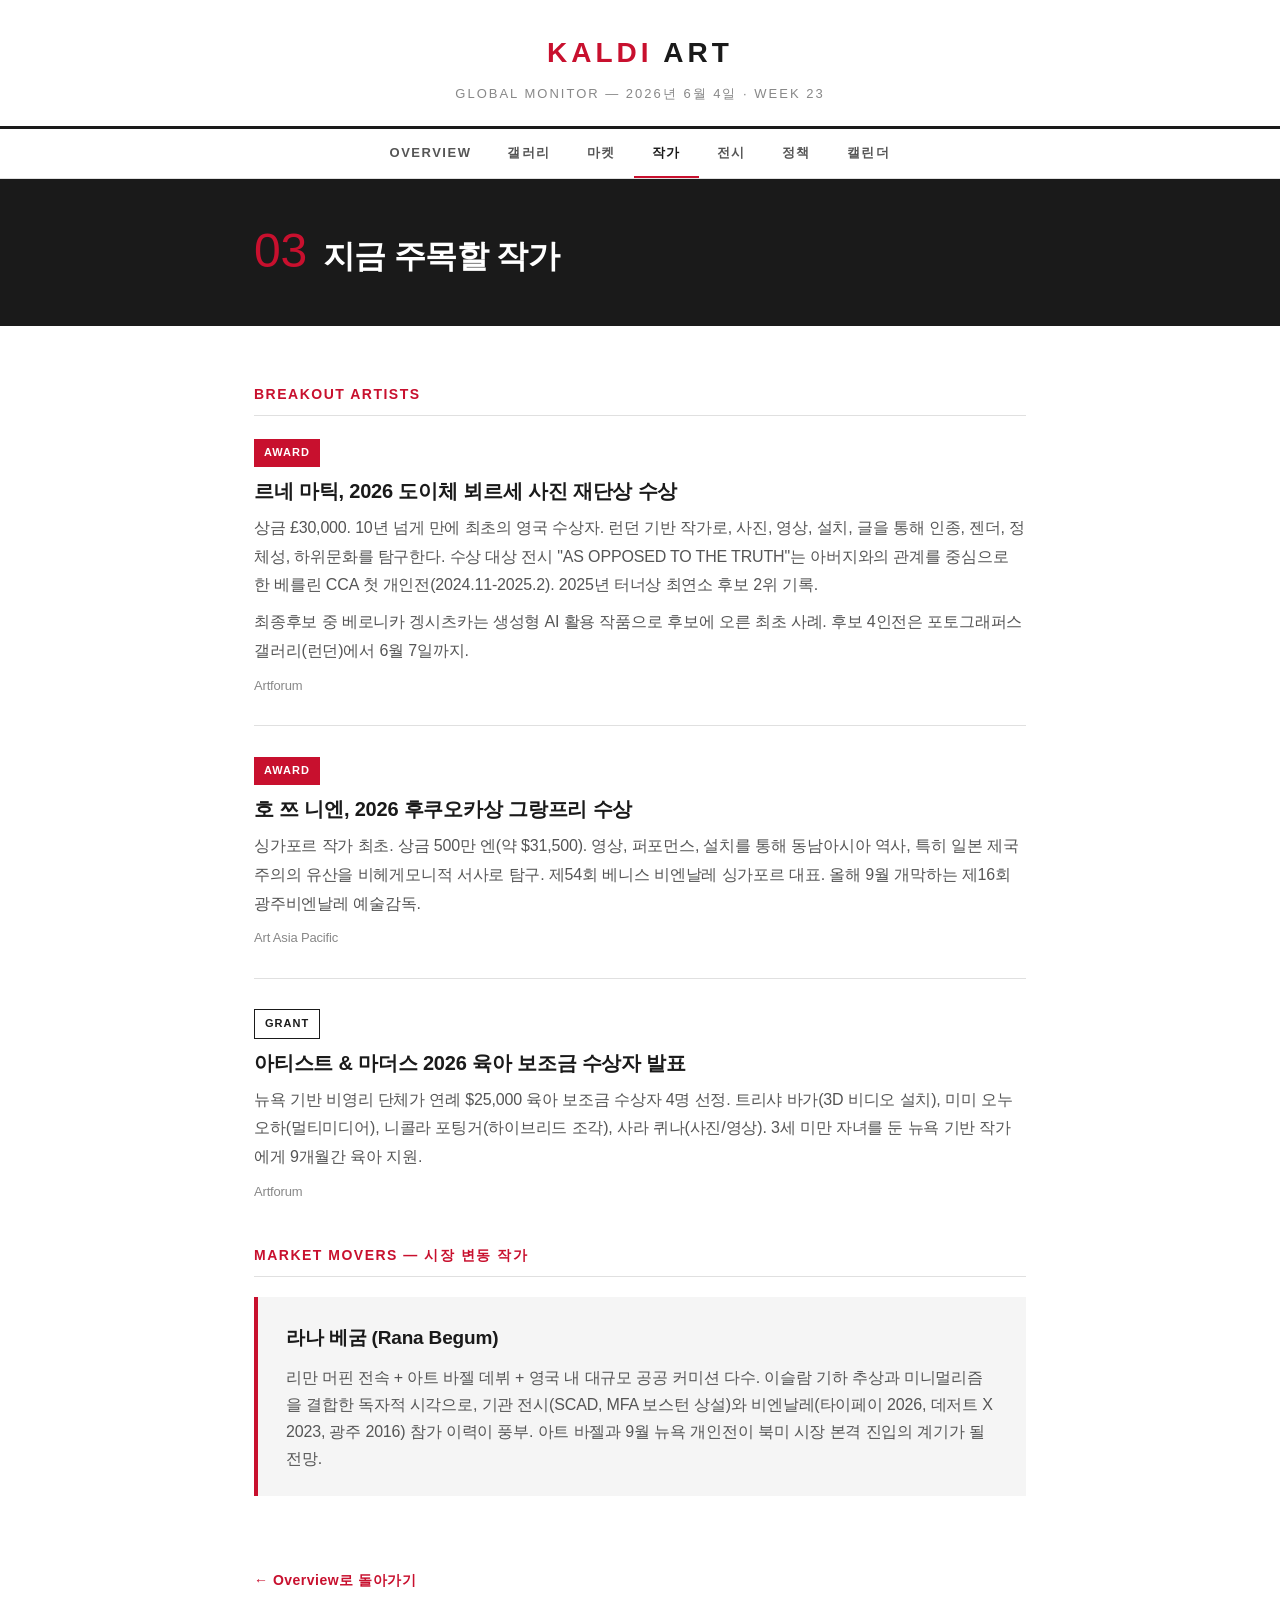
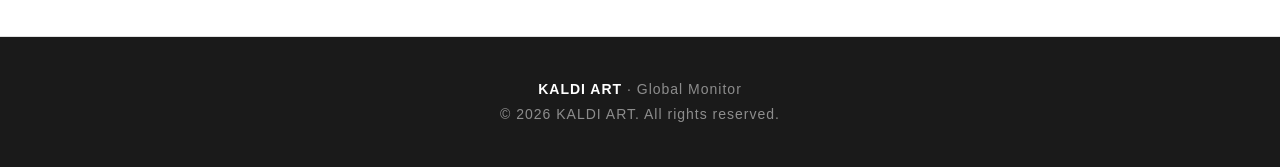
==== artists.html @ 4af5b6a6 "KALDI ART Global Monitor 2026.06.04 - initial publish Overview + 6 section pages (galleries, market," ====
<!DOCTYPE html>
<html lang="ko">
<head>
<meta charset="UTF-8">
<meta name="viewport" content="width=device-width, initial-scale=1.0">
<title>지금 주목할 작가 — KALDI ART Global Monitor</title>
<link rel="stylesheet" href="style.css">
</head>
<body>

<header class="masthead">
  <div class="masthead-inner">
    <h1><a href="index.html"><span>KALDI</span> ART</a></h1>
    <div class="masthead-meta">Global Monitor &mdash; 2026년 6월 4일 &middot; Week 23</div>
  </div>
</header>

<nav class="section-nav">
  <ul>
    <li><a href="index.html">Overview</a></li>
    <li><a href="galleries.html">갤러리</a></li>
    <li><a href="market.html">마켓</a></li>
    <li><a href="artists.html" class="active">작가</a></li>
    <li><a href="exhibitions.html">전시</a></li>
    <li><a href="policy.html">정책</a></li>
    <li><a href="calendar.html">캘린더</a></li>
  </ul>
</nav>

<div class="page-header">
  <div class="container">
    <div class="num">03</div>
    <h2>지금 주목할 작가</h2>
  </div>
</div>

<section class="section">
  <div class="container">

    <div class="subsection">
      <div class="subsection-title">Breakout Artists</div>

      <div class="article-card">
        <span class="tag red">Award</span>
        <h3>르네 마틱, 2026 도이체 뵈르세 사진 재단상 수상</h3>
        <p>상금 &pound;30,000. 10년 넘게 만에 최초의 영국 수상자. 런던 기반 작가로, 사진, 영상, 설치, 글을 통해 인종, 젠더, 정체성, 하위문화를 탐구한다. 수상 대상 전시 "AS OPPOSED TO THE TRUTH"는 아버지와의 관계를 중심으로 한 베를린 CCA 첫 개인전(2024.11-2025.2). 2025년 터너상 최연소 후보 2위 기록.</p>
        <p style="margin-top:8px;">최종후보 중 베로니카 겡시츠카는 생성형 AI 활용 작품으로 후보에 오른 최초 사례. 후보 4인전은 포토그래퍼스 갤러리(런던)에서 6월 7일까지.</p>
        <div class="source">Artforum</div>
      </div>

      <div class="article-card">
        <span class="tag red">Award</span>
        <h3>호 쯔 니엔, 2026 후쿠오카상 그랑프리 수상</h3>
        <p>싱가포르 작가 최초. 상금 500만 엔(약 $31,500). 영상, 퍼포먼스, 설치를 통해 동남아시아 역사, 특히 일본 제국주의의 유산을 비헤게모니적 서사로 탐구. 제54회 베니스 비엔날레 싱가포르 대표. 올해 9월 개막하는 제16회 광주비엔날레 예술감독.</p>
        <div class="source">Art Asia Pacific</div>
      </div>

      <div class="article-card">
        <span class="tag outline">Grant</span>
        <h3>아티스트 & 마더스 2026 육아 보조금 수상자 발표</h3>
        <p>뉴욕 기반 비영리 단체가 연례 $25,000 육아 보조금 수상자 4명 선정. 트리샤 바가(3D 비디오 설치), 미미 오누오하(멀티미디어), 니콜라 포팅거(하이브리드 조각), 사라 퀴나(사진/영상). 3세 미만 자녀를 둔 뉴욕 기반 작가에게 9개월간 육아 지원.</p>
        <div class="source">Artforum</div>
      </div>
    </div>

    <div class="subsection">
      <div class="subsection-title">Market Movers &mdash; 시장 변동 작가</div>

      <div class="highlight-box">
        <h3>라나 베굼 (Rana Begum)</h3>
        <p>리만 머핀 전속 + 아트 바젤 데뷔 + 영국 내 대규모 공공 커미션 다수. 이슬람 기하 추상과 미니멀리즘을 결합한 독자적 시각으로, 기관 전시(SCAD, MFA 보스턴 상설)와 비엔날레(타이페이 2026, 데저트 X 2023, 광주 2016) 참가 이력이 풍부. 아트 바젤과 9월 뉴욕 개인전이 북미 시장 본격 진입의 계기가 될 전망.</p>
      </div>
    </div>

    <a href="index.html" class="back-link">&larr; Overview로 돌아가기</a>
  </div>
</section>

<footer class="footer">
  <div class="container">
    <strong>KALDI ART</strong> &middot; Global Monitor<br>
    &copy; 2026 KALDI ART. All rights reserved.
  </div>
</footer>

</body>
</html>
---- style.css ----
:root {
  --black: #1a1a1a;
  --white: #ffffff;
  --off-white: #f5f5f5;
  --warm-gray: #e0e0e0;
  --mid-gray: #888;
  --dark-gray: #555;
  --accent: #c8102e;
  --font: -apple-system, BlinkMacSystemFont, 'Apple SD Gothic Neo', 'Malgun Gothic', 'Noto Sans KR', 'Segoe UI', sans-serif;
}

* { margin: 0; padding: 0; box-sizing: border-box; }

body {
  font-family: var(--font);
  background: var(--white);
  color: var(--black);
  line-height: 1.8;
  font-size: 17px;
  font-weight: 400;
  -webkit-font-smoothing: antialiased;
  letter-spacing: -0.01em;
}

/* ── Masthead ── */
.masthead {
  border-bottom: 3px solid var(--black);
  padding: 28px 0 20px;
  text-align: center;
  background: var(--white);
}
.masthead-inner {
  max-width: 1100px;
  margin: 0 auto;
  padding: 0 24px;
}
.masthead h1 {
  font-size: 28px;
  font-weight: 800;
  letter-spacing: 4px;
  text-transform: uppercase;
  margin-bottom: 4px;
}
.masthead h1 a {
  color: var(--black);
  text-decoration: none;
}
.masthead h1 span { color: var(--accent); }
.masthead-meta {
  font-size: 13px;
  color: var(--mid-gray);
  letter-spacing: 2px;
  text-transform: uppercase;
  font-weight: 500;
}

/* ── Nav ── */
.section-nav {
  border-bottom: 1px solid var(--warm-gray);
  background: var(--white);
  position: sticky;
  top: 0;
  z-index: 100;
  overflow-x: auto;
  -webkit-overflow-scrolling: touch;
}
.section-nav ul {
  list-style: none;
  display: flex;
  justify-content: center;
  gap: 0;
  max-width: 1100px;
  margin: 0 auto;
  padding: 0 24px;
  white-space: nowrap;
}
.section-nav li a {
  display: block;
  padding: 12px 18px;
  font-size: 13px;
  font-weight: 600;
  letter-spacing: 1.5px;
  text-transform: uppercase;
  color: var(--dark-gray);
  text-decoration: none;
  transition: color 0.2s, border-color 0.2s;
  border-bottom: 2px solid transparent;
}
.section-nav li a:hover,
.section-nav li a.active {
  color: var(--black);
  border-bottom-color: var(--accent);
}

/* ── Layout ── */
.container {
  max-width: 820px;
  margin: 0 auto;
  padding: 0 24px;
}

/* ── Hero ── */
.hero {
  background: var(--black);
  color: var(--white);
  padding: 64px 0 56px;
  text-align: center;
}
.hero .edition-badge {
  display: inline-block;
  border: 1px solid rgba(255,255,255,0.3);
  padding: 4px 16px;
  font-size: 13px;
  letter-spacing: 2px;
  text-transform: uppercase;
  font-weight: 500;
  margin-bottom: 24px;
  color: rgba(255,255,255,0.7);
}
.hero h2 {
  font-size: 36px;
  font-weight: 700;
  line-height: 1.4;
  margin-bottom: 16px;
  max-width: 650px;
  margin-left: auto;
  margin-right: auto;
  letter-spacing: -0.02em;
}
.hero p {
  font-size: 17px;
  color: rgba(255,255,255,0.6);
  max-width: 550px;
  margin: 0 auto;
  line-height: 1.6;
}

/* ── Section Page Header ── */
.page-header {
  background: var(--black);
  color: var(--white);
  padding: 48px 0 40px;
}
.page-header .container {
  display: flex;
  align-items: baseline;
  gap: 16px;
}
.page-header .num {
  font-size: 48px;
  font-weight: 300;
  color: var(--accent);
  line-height: 1;
}
.page-header h2 {
  font-size: 32px;
  font-weight: 700;
  letter-spacing: -0.02em;
}

/* ── Section ── */
.section {
  padding: 56px 0 40px;
  border-bottom: 1px solid var(--warm-gray);
}
.section:last-child { border-bottom: none; }

.section-header {
  display: flex;
  align-items: baseline;
  gap: 16px;
  margin-bottom: 36px;
  border-bottom: 2px solid var(--black);
  padding-bottom: 12px;
}
.section-number {
  font-size: 36px;
  font-weight: 300;
  color: var(--accent);
  line-height: 1;
}
.section-title {
  font-size: 26px;
  font-weight: 700;
  letter-spacing: -0.02em;
}

/* ── Subsection ── */
.subsection {
  margin-bottom: 40px;
}
.subsection-title {
  font-size: 14px;
  font-weight: 600;
  letter-spacing: 1.5px;
  text-transform: uppercase;
  color: var(--accent);
  margin-bottom: 20px;
  padding-bottom: 8px;
  border-bottom: 1px solid var(--warm-gray);
}

/* ── Article Cards ── */
.article-card {
  margin-bottom: 28px;
  padding-bottom: 28px;
  border-bottom: 1px solid var(--warm-gray);
}
.article-card:last-child {
  border-bottom: none;
  padding-bottom: 0;
}
.article-card h3 {
  font-size: 20px;
  font-weight: 700;
  line-height: 1.45;
  margin-bottom: 8px;
  letter-spacing: -0.01em;
}
.article-card h3 .arrow { color: var(--accent); margin-left: 4px; }
.article-card .tag {
  display: inline-block;
  background: var(--black);
  color: var(--white);
  font-size: 11px;
  font-weight: 600;
  letter-spacing: 1px;
  text-transform: uppercase;
  padding: 4px 10px;
  margin-bottom: 10px;
  margin-right: 6px;
}
.article-card .tag.red { background: var(--accent); }
.article-card .tag.outline {
  background: transparent;
  color: var(--black);
  border: 1px solid var(--black);
}
.article-card p {
  font-size: 16px;
  color: var(--dark-gray);
  line-height: 1.8;
  font-weight: 400;
}
.article-card .source {
  margin-top: 8px;
  font-size: 13px;
  color: var(--mid-gray);
}
.article-card .source a {
  color: var(--mid-gray);
  text-decoration: none;
  border-bottom: 1px solid var(--warm-gray);
  transition: color 0.2s;
}
.article-card .source a:hover { color: var(--accent); }

/* ── Highlight Box ── */
.highlight-box {
  background: var(--off-white);
  border-left: 4px solid var(--accent);
  padding: 24px 28px;
  margin-bottom: 32px;
}
.highlight-box h3 {
  font-size: 19px;
  font-weight: 700;
  margin-bottom: 8px;
}
.highlight-box p {
  font-size: 16px;
  color: var(--dark-gray);
  line-height: 1.7;
}

/* ── Two-col grid ── */
.grid-2 {
  display: grid;
  grid-template-columns: 1fr 1fr;
  gap: 32px;
}

/* ── Overview Cards ── */
.overview-grid {
  display: grid;
  grid-template-columns: 1fr 1fr;
  gap: 24px;
  padding: 48px 0 56px;
}
.overview-card {
  display: block;
  background: var(--white);
  border: 1px solid var(--warm-gray);
  padding: 32px 28px;
  text-decoration: none;
  color: var(--black);
  transition: border-color 0.2s, box-shadow 0.2s;
}
.overview-card:hover {
  border-color: var(--accent);
  box-shadow: 0 4px 20px rgba(0,0,0,0.06);
}
.overview-card .card-num {
  font-size: 32px;
  font-weight: 300;
  color: var(--accent);
  margin-bottom: 8px;
}
.overview-card h3 {
  font-size: 20px;
  font-weight: 700;
  margin-bottom: 12px;
}
.overview-card p {
  font-size: 15px;
  color: var(--dark-gray);
  line-height: 1.7;
}
.overview-card .card-count {
  margin-top: 16px;
  font-size: 13px;
  font-weight: 600;
  color: var(--accent);
  text-transform: uppercase;
  letter-spacing: 1px;
}

/* ── Calendar Table ── */
.calendar-table {
  width: 100%;
  border-collapse: collapse;
  font-size: 15px;
  margin-top: 8px;
}
.calendar-table thead th {
  text-align: left;
  font-weight: 600;
  font-size: 13px;
  letter-spacing: 1px;
  text-transform: uppercase;
  padding: 10px 12px;
  border-bottom: 2px solid var(--black);
  color: var(--dark-gray);
}
.calendar-table tbody td {
  padding: 12px 12px;
  border-bottom: 1px solid var(--warm-gray);
  vertical-align: top;
}
.calendar-table tbody tr:hover { background: var(--off-white); }
.calendar-table .date-col {
  font-weight: 600;
  white-space: nowrap;
  width: 90px;
}
.calendar-table .event-col { font-weight: 500; }
.calendar-table .event-col strong { color: var(--accent); }
.calendar-table .loc-col { color: var(--mid-gray); white-space: nowrap; }
.calendar-table .note-col { color: var(--mid-gray); font-size: 14px; }

/* ── Outlook Cards ── */
.outlook-grid {
  display: grid;
  grid-template-columns: 1fr 1fr;
  gap: 20px;
  margin-top: 24px;
}
.outlook-card {
  background: var(--off-white);
  padding: 20px 24px;
  border-top: 3px solid var(--black);
}
.outlook-card h4 {
  font-size: 16px;
  font-weight: 600;
  letter-spacing: 0.5px;
  margin-bottom: 8px;
}
.outlook-card p {
  font-size: 15px;
  color: var(--dark-gray);
  line-height: 1.65;
}

/* ── Footer ── */
.footer {
  background: var(--black);
  color: rgba(255,255,255,0.5);
  padding: 40px 0;
  text-align: center;
  font-size: 14px;
  letter-spacing: 1px;
  line-height: 1.8;
}
.footer strong {
  color: var(--white);
  font-weight: 600;
}

/* ── Breakout banner ── */
.breakout-banner {
  background: var(--accent);
  color: var(--white);
  padding: 16px 0;
  text-align: center;
  font-size: 16px;
  font-weight: 500;
  letter-spacing: 1px;
}
.breakout-banner strong { font-weight: 700; }

/* ── Controversy ── */
.controversy {
  border: 2px solid var(--accent);
  padding: 24px 28px;
  margin-top: 20px;
  background: #fef8f8;
}
.controversy h4 {
  color: var(--accent);
  font-size: 14px;
  font-weight: 600;
  letter-spacing: 1px;
  text-transform: uppercase;
  margin-bottom: 10px;
}
.controversy p {
  font-size: 16px;
  color: var(--dark-gray);
  line-height: 1.7;
}

/* ── Back link ── */
.back-link {
  display: inline-block;
  margin: 32px 0 0;
  font-size: 14px;
  font-weight: 600;
  color: var(--accent);
  text-decoration: none;
  letter-spacing: 0.5px;
}
.back-link:hover { text-decoration: underline; }

/* ── Responsive ── */
@media (max-width: 768px) {
  .masthead h1 { font-size: 18px; letter-spacing: 2px; }
  .hero h2 { font-size: 22px; }
  .hero { padding: 40px 0 36px; }
  .page-header { padding: 32px 0 28px; }
  .page-header .num { font-size: 36px; }
  .page-header h2 { font-size: 24px; }
  .section { padding: 40px 0 32px; }
  .section-number { font-size: 28px; }
  .section-title { font-size: 18px; }
  .grid-2, .outlook-grid, .overview-grid { grid-template-columns: 1fr; }
  .section-nav ul { justify-content: flex-start; }
  .section-nav li a { padding: 10px 12px; font-size: 11px; }
  .calendar-table { font-size: 13px; }
  .calendar-table thead th, .calendar-table tbody td { padding: 8px 6px; }
}
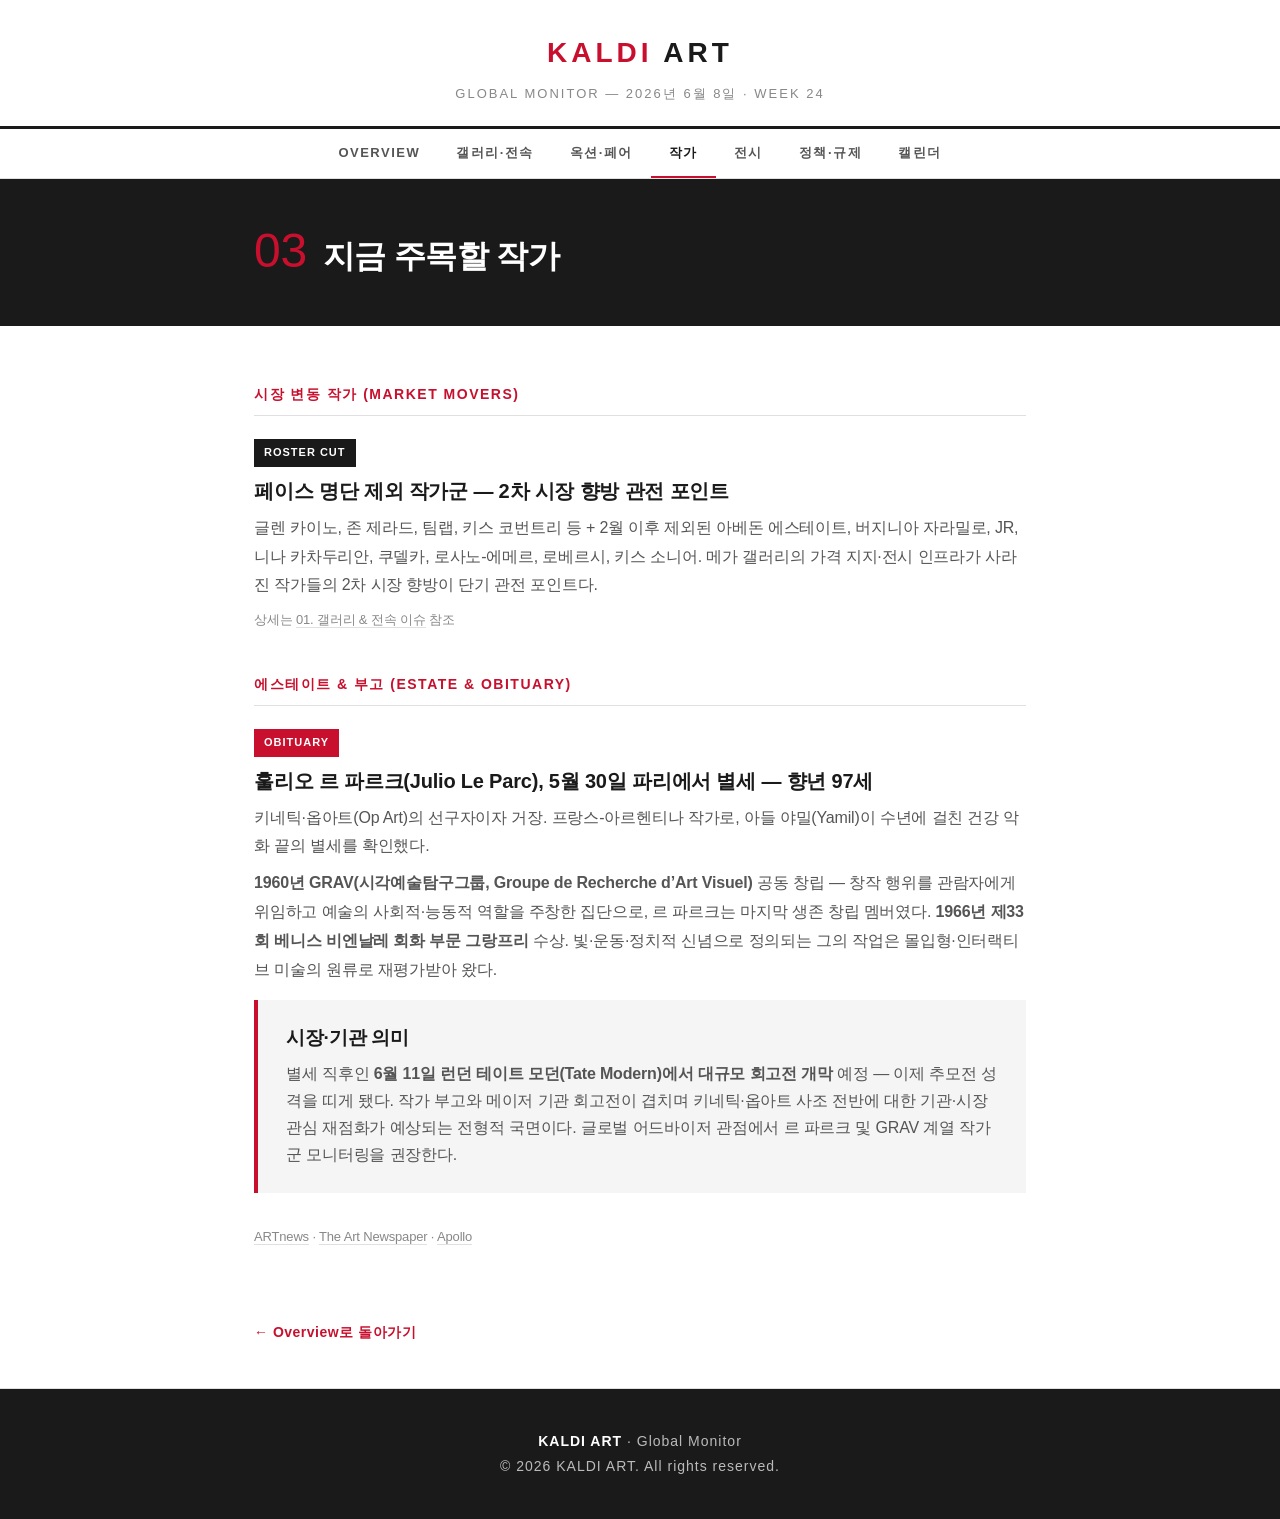
==== commit 02f20145: "2026.06.08 edition (Week 24): Pace mega-gallery cuts, Glimcher $50M Pollock fails, Le Parc obituary " ====
--- a/artists.html
+++ b/artists.html
@@ -2,30 +2,17 @@
 <html lang="ko">
 <head>
 <meta charset="UTF-8">
-<meta name="viewport" content="width=device-width, initial-scale=1.0">
-<title>지금 주목할 작가 — KALDI ART Global Monitor</title>
+<meta name="viewport" content="width=device-width, initial-scale=1.0, viewport-fit=cover">
+<meta name="theme-color" content="#1a1a1a">
+<meta name="apple-mobile-web-app-capable" content="yes">
+<meta name="apple-mobile-web-app-status-bar-style" content="black-translucent">
+<title>주목할 작가 — KALDI ART Global Monitor</title>
 <link rel="stylesheet" href="style.css">
 </head>
 <body>
 
-<header class="masthead">
-  <div class="masthead-inner">
-    <h1><a href="index.html"><span>KALDI</span> ART</a></h1>
-    <div class="masthead-meta">Global Monitor &mdash; 2026년 6월 4일 &middot; Week 23</div>
-  </div>
-</header>
-
-<nav class="section-nav">
-  <ul>
-    <li><a href="index.html">Overview</a></li>
-    <li><a href="galleries.html">갤러리</a></li>
-    <li><a href="market.html">마켓</a></li>
-    <li><a href="artists.html" class="active">작가</a></li>
-    <li><a href="exhibitions.html">전시</a></li>
-    <li><a href="policy.html">정책</a></li>
-    <li><a href="calendar.html">캘린더</a></li>
-  </ul>
-</nav>
+<header id="masthead" class="masthead"></header>
+<nav id="nav" class="section-nav"></nav>
 
 <div class="page-header">
   <div class="container">
@@ -38,37 +25,29 @@
   <div class="container">
 
     <div class="subsection">
-      <div class="subsection-title">Breakout Artists</div>
+      <div class="subsection-title">시장 변동 작가 (Market Movers)</div>
 
       <div class="article-card">
-        <span class="tag red">Award</span>
-        <h3>르네 마틱, 2026 도이체 뵈르세 사진 재단상 수상</h3>
-        <p>상금 &pound;30,000. 10년 넘게 만에 최초의 영국 수상자. 런던 기반 작가로, 사진, 영상, 설치, 글을 통해 인종, 젠더, 정체성, 하위문화를 탐구한다. 수상 대상 전시 "AS OPPOSED TO THE TRUTH"는 아버지와의 관계를 중심으로 한 베를린 CCA 첫 개인전(2024.11-2025.2). 2025년 터너상 최연소 후보 2위 기록.</p>
-        <p style="margin-top:8px;">최종후보 중 베로니카 겡시츠카는 생성형 AI 활용 작품으로 후보에 오른 최초 사례. 후보 4인전은 포토그래퍼스 갤러리(런던)에서 6월 7일까지.</p>
-        <div class="source">Artforum</div>
-      </div>
-
-      <div class="article-card">
-        <span class="tag red">Award</span>
-        <h3>호 쯔 니엔, 2026 후쿠오카상 그랑프리 수상</h3>
-        <p>싱가포르 작가 최초. 상금 500만 엔(약 $31,500). 영상, 퍼포먼스, 설치를 통해 동남아시아 역사, 특히 일본 제국주의의 유산을 비헤게모니적 서사로 탐구. 제54회 베니스 비엔날레 싱가포르 대표. 올해 9월 개막하는 제16회 광주비엔날레 예술감독.</p>
-        <div class="source">Art Asia Pacific</div>
-      </div>
-
-      <div class="article-card">
-        <span class="tag outline">Grant</span>
-        <h3>아티스트 & 마더스 2026 육아 보조금 수상자 발표</h3>
-        <p>뉴욕 기반 비영리 단체가 연례 $25,000 육아 보조금 수상자 4명 선정. 트리샤 바가(3D 비디오 설치), 미미 오누오하(멀티미디어), 니콜라 포팅거(하이브리드 조각), 사라 퀴나(사진/영상). 3세 미만 자녀를 둔 뉴욕 기반 작가에게 9개월간 육아 지원.</p>
-        <div class="source">Artforum</div>
+        <span class="tag">Roster Cut</span>
+        <h3>페이스 명단 제외 작가군 &mdash; 2차 시장 향방 관전 포인트</h3>
+        <p>글렌 카이노, 존 제라드, 팀랩, 키스 코번트리 등 + 2월 이후 제외된 아베돈 에스테이트, 버지니아 자라밀로, JR, 니나 카차두리안, 쿠델카, 로사노-에메르, 로베르시, 키스 소니어. 메가 갤러리의 가격 지지·전시 인프라가 사라진 작가들의 2차 시장 향방이 단기 관전 포인트다.</p>
+        <div class="source">상세는 <a href="gallery.html">01. 갤러리 &amp; 전속 이슈</a> 참조</div>
       </div>
     </div>
 
     <div class="subsection">
-      <div class="subsection-title">Market Movers &mdash; 시장 변동 작가</div>
+      <div class="subsection-title">에스테이트 &amp; 부고 (Estate &amp; Obituary)</div>
 
-      <div class="highlight-box">
-        <h3>라나 베굼 (Rana Begum)</h3>
-        <p>리만 머핀 전속 + 아트 바젤 데뷔 + 영국 내 대규모 공공 커미션 다수. 이슬람 기하 추상과 미니멀리즘을 결합한 독자적 시각으로, 기관 전시(SCAD, MFA 보스턴 상설)와 비엔날레(타이페이 2026, 데저트 X 2023, 광주 2016) 참가 이력이 풍부. 아트 바젤과 9월 뉴욕 개인전이 북미 시장 본격 진입의 계기가 될 전망.</p>
+      <div class="article-card">
+        <span class="tag red">Obituary</span>
+        <h3>훌리오 르 파르크(Julio Le Parc), 5월 30일 파리에서 별세 &mdash; 향년 97세</h3>
+        <p>키네틱·옵아트(Op Art)의 선구자이자 거장. 프랑스-아르헨티나 작가로, 아들 야밀(Yamil)이 수년에 걸친 건강 악화 끝의 별세를 확인했다.</p>
+        <p style="margin-top:8px;"><strong>1960년 GRAV(시각예술탐구그룹, Groupe de Recherche d&rsquo;Art Visuel)</strong> 공동 창립 &mdash; 창작 행위를 관람자에게 위임하고 예술의 사회적·능동적 역할을 주창한 집단으로, 르 파르크는 마지막 생존 창립 멤버였다. <strong>1966년 제33회 베니스 비엔날레 회화 부문 그랑프리</strong> 수상. 빛·운동·정치적 신념으로 정의되는 그의 작업은 몰입형·인터랙티브 미술의 원류로 재평가받아 왔다.</p>
+        <div class="highlight-box" style="margin-top:16px;">
+          <h3>시장·기관 의미</h3>
+          <p>별세 직후인 <strong>6월 11일 런던 테이트 모던(Tate Modern)에서 대규모 회고전 개막</strong> 예정 &mdash; 이제 추모전 성격을 띠게 됐다. 작가 부고와 메이저 기관 회고전이 겹치며 키네틱·옵아트 사조 전반에 대한 기관·시장 관심 재점화가 예상되는 전형적 국면이다. 글로벌 어드바이저 관점에서 르 파르크 및 GRAV 계열 작가군 모니터링을 권장한다.</p>
+        </div>
+        <div class="source"><a href="https://www.artnews.com/art-news/news/julio-le-parc-dead-97-kinetic-art-venice-biennale-tate-modern-1234787972/">ARTnews</a> &middot; <a href="https://www.theartnewspaper.com/2026/06/05/julio-le-parc-kinetic-art-pioneer-obituary">The Art Newspaper</a> &middot; <a href="https://apollo-magazine.com/julio-le-parc-interview/">Apollo</a></div>
       </div>
     </div>
 
@@ -76,12 +55,7 @@
   </div>
 </section>
 
-<footer class="footer">
-  <div class="container">
-    <strong>KALDI ART</strong> &middot; Global Monitor<br>
-    &copy; 2026 KALDI ART. All rights reserved.
-  </div>
-</footer>
-
+<footer id="footer" class="footer"></footer>
+<script src="components.js"></script>
 </body>
 </html>
--- a/style.css
+++ b/style.css
@@ -63,7 +63,9 @@
   z-index: 100;
   overflow-x: auto;
   -webkit-overflow-scrolling: touch;
-}
+  scrollbar-width: none;
+}
+.section-nav::-webkit-scrollbar { display: none; }
 .section-nav ul {
   list-style: none;
   display: flex;
@@ -129,7 +131,7 @@
 }
 .hero p {
   font-size: 17px;
-  color: rgba(255,255,255,0.6);
+  color: rgba(255,255,255,0.78);
   max-width: 550px;
   margin: 0 auto;
   line-height: 1.6;
@@ -312,7 +314,7 @@
   margin-bottom: 12px;
 }
 .overview-card p {
-  font-size: 15px;
+  font-size: 16px;
   color: var(--dark-gray);
   line-height: 1.7;
 }
@@ -385,7 +387,7 @@
 /* ── Footer ── */
 .footer {
   background: var(--black);
-  color: rgba(255,255,255,0.5);
+  color: rgba(255,255,255,0.7);
   padding: 40px 0;
   text-align: center;
   font-size: 14px;
@@ -442,20 +444,69 @@
 }
 .back-link:hover { text-decoration: underline; }
 
+/* ── Safe Area ── */
+@supports (padding: env(safe-area-inset-bottom)) {
+  .footer { padding-bottom: calc(40px + env(safe-area-inset-bottom)); }
+  .section-nav { padding-left: env(safe-area-inset-left); padding-right: env(safe-area-inset-right); }
+}
+
 /* ── Responsive ── */
 @media (max-width: 768px) {
-  .masthead h1 { font-size: 18px; letter-spacing: 2px; }
-  .hero h2 { font-size: 22px; }
-  .hero { padding: 40px 0 36px; }
+  body { font-size: 17px; }
+
+  .masthead { padding: 20px 0 16px; }
+  .masthead h1 { font-size: 22px; letter-spacing: 3px; }
+  .masthead-meta { font-size: 12px; letter-spacing: 1.5px; }
+
+  .section-nav ul { justify-content: flex-start; padding: 0 16px; }
+  .section-nav li a {
+    padding: 14px 14px;
+    font-size: 13px;
+    letter-spacing: 1px;
+    min-height: 44px;
+    display: flex;
+    align-items: center;
+  }
+
+  .hero { padding: 44px 0 40px; }
+  .hero h2 { font-size: 26px; line-height: 1.45; }
+  .hero p { font-size: 16px; line-height: 1.65; }
+  .hero .edition-badge { font-size: 12px; margin-bottom: 18px; }
+
+  .container { padding: 0 20px; }
+
   .page-header { padding: 32px 0 28px; }
   .page-header .num { font-size: 36px; }
-  .page-header h2 { font-size: 24px; }
-  .section { padding: 40px 0 32px; }
+  .page-header h2 { font-size: 26px; }
+
+  .section { padding: 36px 0 28px; }
   .section-number { font-size: 28px; }
-  .section-title { font-size: 18px; }
+  .section-title { font-size: 22px; }
+
+  .article-card h3 { font-size: 19px; }
+  .article-card p { font-size: 16px; }
+
+  .overview-grid { padding: 32px 0 40px; gap: 16px; }
+  .overview-card { padding: 24px 22px; }
+  .overview-card .card-num { font-size: 28px; }
+  .overview-card h3 { font-size: 19px; }
+  .overview-card p { font-size: 15px; }
+
   .grid-2, .outlook-grid, .overview-grid { grid-template-columns: 1fr; }
-  .section-nav ul { justify-content: flex-start; }
-  .section-nav li a { padding: 10px 12px; font-size: 11px; }
-  .calendar-table { font-size: 13px; }
-  .calendar-table thead th, .calendar-table tbody td { padding: 8px 6px; }
-}
+
+  .highlight-box { padding: 20px 22px; }
+  .highlight-box h3 { font-size: 18px; }
+  .highlight-box p { font-size: 16px; }
+
+  .calendar-table { font-size: 14px; }
+  .calendar-table thead th, .calendar-table tbody td { padding: 10px 8px; }
+
+  .footer { font-size: 13px; padding: 32px 0; }
+}
+
+/* ── Small phones ── */
+@media (max-width: 380px) {
+  .hero h2 { font-size: 23px; }
+  .section-nav li a { padding: 12px 10px; font-size: 12px; }
+  .overview-card h3 { font-size: 18px; }
+}
